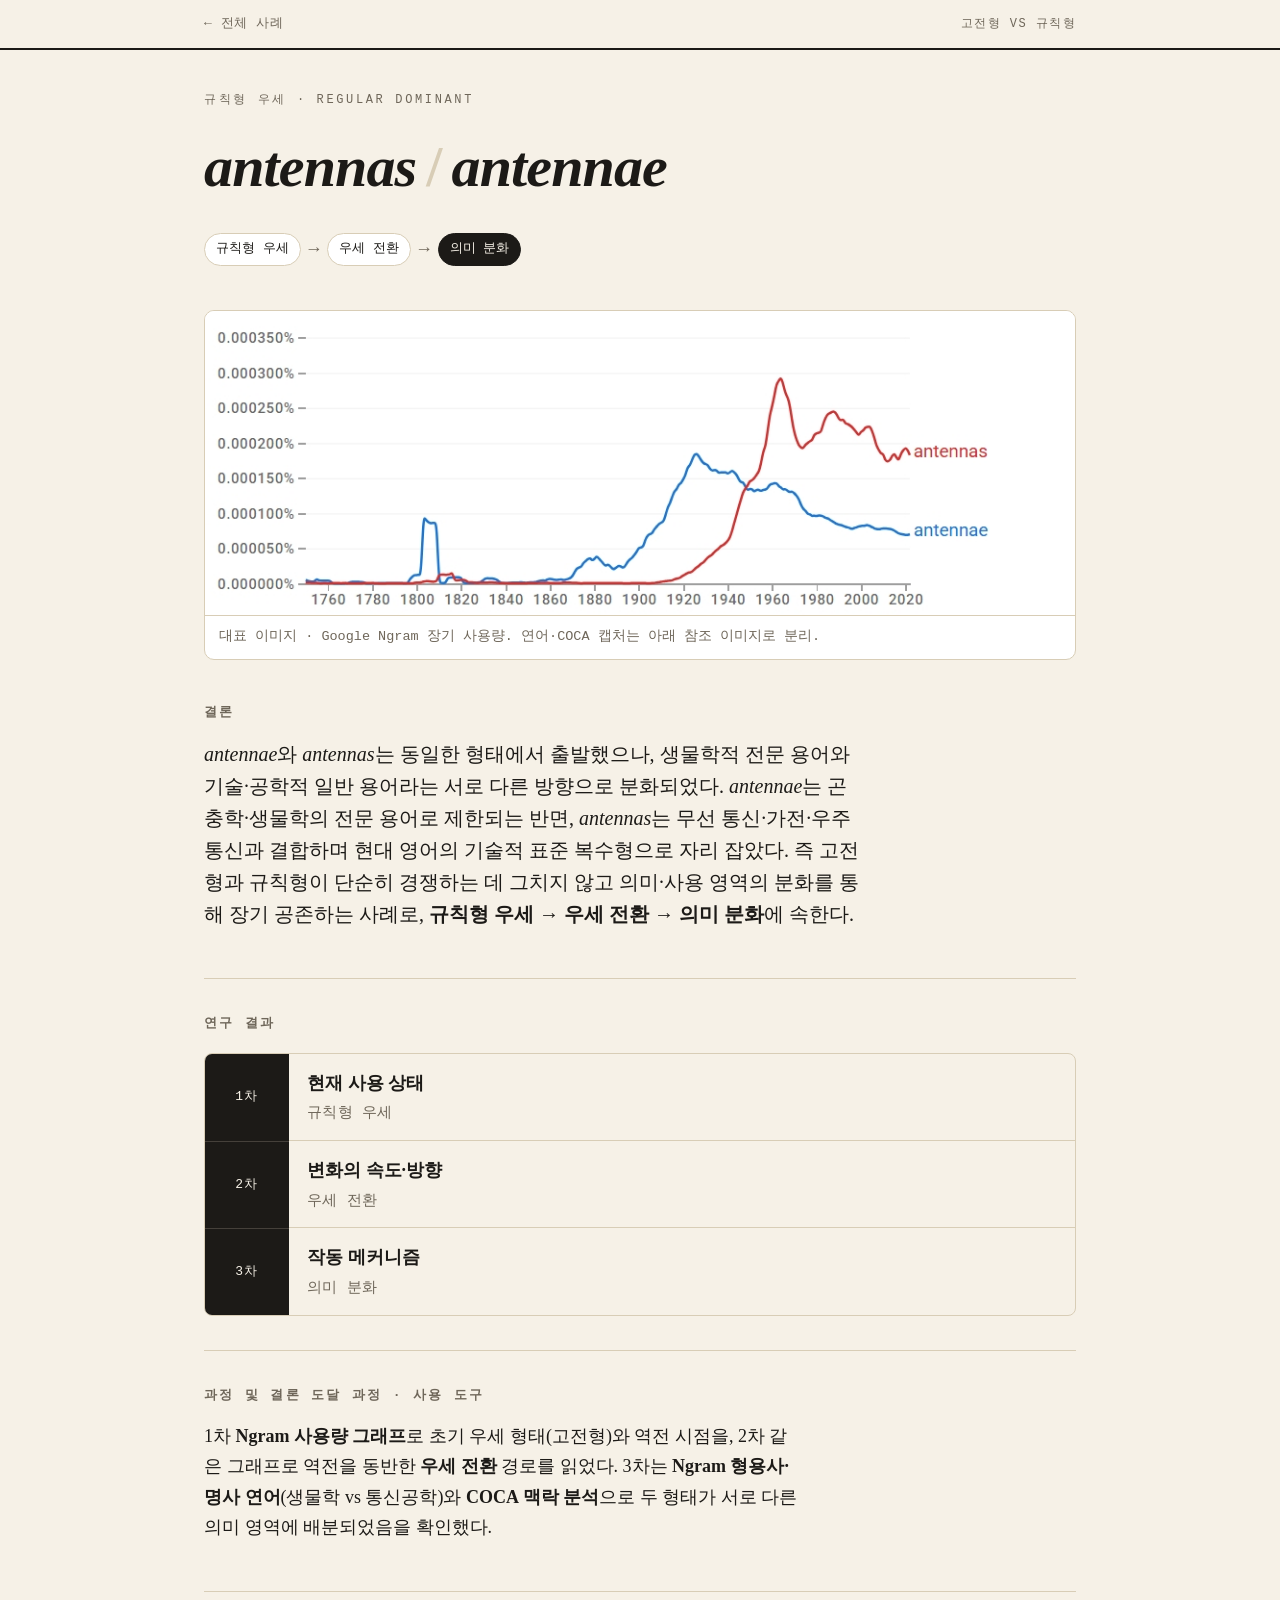
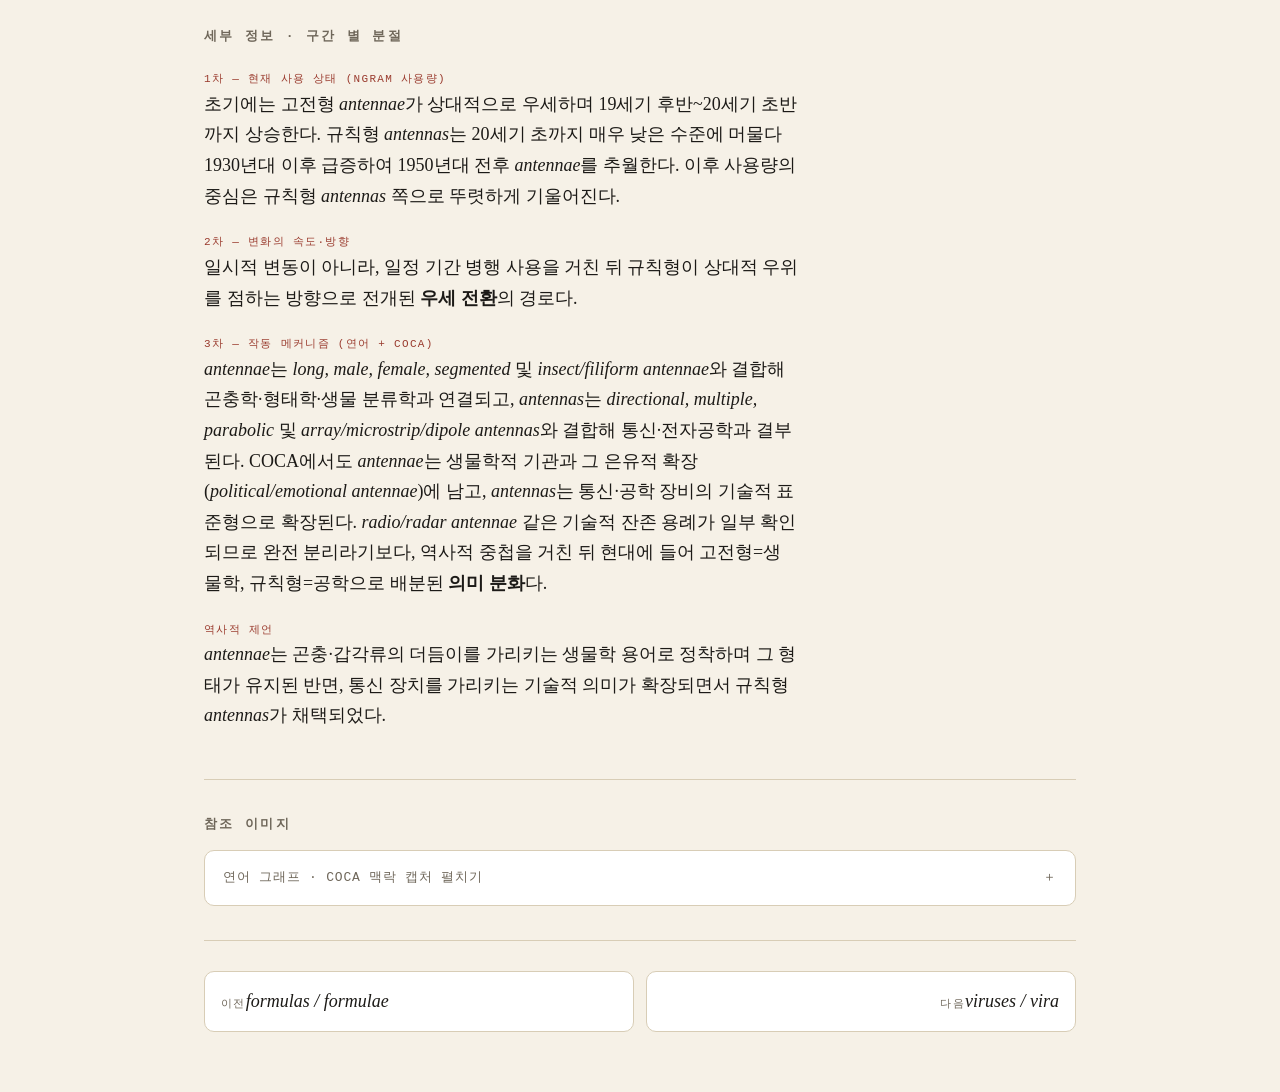
==== cases/antennas-antennae.html @ d2db898f "웹사이트 추가" ====
<!doctype html>
<html lang="ko">
<head>
<meta charset="utf-8">
<meta name="viewport" content="width=device-width,initial-scale=1">
<title>antennas / antennae — 경쟁 메커니즘</title>
<link rel="stylesheet" href="../style.css">
</head>
<body>
<div class="topbar">
  <div class="wrap">
    <a class="back" href="../index.html">← 전체 사례</a>
    <span class="site">고전형 vs 규칙형</span>
  </div>
</div>

<main class="wrap">
  <div class="casehero">
    <div class="eyebrow">규칙형 우세 · Regular dominant</div>
    <h1 class="pair"><em>antennas</em><span class="sl">/</span><em>antennae</em></h1>
    <div class="flowbig">
      <span class="step">규칙형 우세</span><span class="ar">→</span>
      <span class="step">우세 전환</span><span class="ar">→</span>
      <span class="step m">의미 분화</span>
    </div>
  </div>

  <figure class="rep">
    <img src="../assets/representative/antennas-antennae_ngram-usage.jpeg" alt="antennas / antennae Google Ngram 사용량">
    <figcaption>대표 이미지 · Google Ngram 장기 사용량. 연어·COCA 캡처는 아래 참조 이미지로 분리.</figcaption>
  </figure>

  <div class="block concl">
    <h3>결론</h3>
    <p><em>antennae</em>와 <em>antennas</em>는 동일한 형태에서 출발했으나, 생물학적 전문 용어와 기술·공학적 일반 용어라는 서로 다른 방향으로 분화되었다. <em>antennae</em>는 곤충학·생물학의 전문 용어로 제한되는 반면, <em>antennas</em>는 무선 통신·가전·우주 통신과 결합하며 현대 영어의 기술적 표준 복수형으로 자리 잡았다. 즉 고전형과 규칙형이 단순히 경쟁하는 데 그치지 않고 의미·사용 영역의 분화를 통해 장기 공존하는 사례로, <strong>규칙형 우세 → 우세 전환 → 의미 분화</strong>에 속한다.</p>
  </div>

  <div class="block">
    <h3>연구 결과</h3>
    <div class="tier">
      <div class="n">1차</div><div class="c"><span class="q">현재 사용 상태</span><span class="tool">규칙형 우세</span></div>
      <div class="n b2">2차</div><div class="c"><span class="q">변화의 속도·방향</span><span class="tool">우세 전환</span></div>
      <div class="n b3">3차</div><div class="c"><span class="q">작동 메커니즘</span><span class="tool">의미 분화</span></div>
    </div>
  </div>

  <div class="block">
    <h3>과정 및 결론 도달 과정 · 사용 도구</h3>
    <p>1차 <strong>Ngram 사용량 그래프</strong>로 초기 우세 형태(고전형)와 역전 시점을, 2차 같은 그래프로 역전을 동반한 <strong>우세 전환</strong> 경로를 읽었다. 3차는 <strong>Ngram 형용사·명사 연어</strong>(생물학 vs 통신공학)와 <strong>COCA 맥락 분석</strong>으로 두 형태가 서로 다른 의미 영역에 배분되었음을 확인했다.</p>
  </div>

  <div class="block">
    <h3>세부 정보 · 구간 별 분절</h3>
    <div class="subblock">
      <div class="seg">1차 — 현재 사용 상태 (Ngram 사용량)</div>
      <p>초기에는 고전형 <em>antennae</em>가 상대적으로 우세하며 19세기 후반~20세기 초반까지 상승한다. 규칙형 <em>antennas</em>는 20세기 초까지 매우 낮은 수준에 머물다 1930년대 이후 급증하여 1950년대 전후 <em>antennae</em>를 추월한다. 이후 사용량의 중심은 규칙형 <em>antennas</em> 쪽으로 뚜렷하게 기울어진다.</p>
    </div>
    <div class="subblock">
      <div class="seg">2차 — 변화의 속도·방향</div>
      <p>일시적 변동이 아니라, 일정 기간 병행 사용을 거친 뒤 규칙형이 상대적 우위를 점하는 방향으로 전개된 <strong>우세 전환</strong>의 경로다.</p>
    </div>
    <div class="subblock">
      <div class="seg">3차 — 작동 메커니즘 (연어 + COCA)</div>
      <p><em>antennae</em>는 <em>long, male, female, segmented</em> 및 <em>insect/filiform antennae</em>와 결합해 곤충학·형태학·생물 분류학과 연결되고, <em>antennas</em>는 <em>directional, multiple, parabolic</em> 및 <em>array/microstrip/dipole antennas</em>와 결합해 통신·전자공학과 결부된다. COCA에서도 <em>antennae</em>는 생물학적 기관과 그 은유적 확장(<em>political/emotional antennae</em>)에 남고, <em>antennas</em>는 통신·공학 장비의 기술적 표준형으로 확장된다. <em>radio/radar antennae</em> 같은 기술적 잔존 용례가 일부 확인되므로 완전 분리라기보다, 역사적 중첩을 거친 뒤 현대에 들어 고전형=생물학, 규칙형=공학으로 배분된 <strong>의미 분화</strong>다.</p>
    </div>
    <div class="subblock">
      <div class="seg">역사적 제언</div>
      <p><em>antennae</em>는 곤충·갑각류의 더듬이를 가리키는 생물학 용어로 정착하며 그 형태가 유지된 반면, 통신 장치를 가리키는 기술적 의미가 확장되면서 규칙형 <em>antennas</em>가 채택되었다.</p>
    </div>
  </div>

  <div class="block">
    <h3>참조 이미지</h3>
    <details class="refs">
      <summary>연어 그래프 · COCA 맥락 캡처 펼치기</summary>
      <div class="body">
        <div class="refsub">Google Ngram — 연어</div>
<div class="refgrid">
<figure><img loading="lazy" src="../assets/figures/antennas-antennae_ngram-adj-regular.jpeg" alt="형용사 · 규칙형"><figcaption>형용사 · 규칙형</figcaption></figure>
<figure><img loading="lazy" src="../assets/figures/antennas-antennae_ngram-adj-classical.jpeg" alt="형용사 · 고전형"><figcaption>형용사 · 고전형</figcaption></figure>
<figure><img loading="lazy" src="../assets/figures/antennas-antennae_ngram-noun-regular.jpeg" alt="명사 · 규칙형"><figcaption>명사 · 규칙형</figcaption></figure>
<figure><img loading="lazy" src="../assets/figures/antennas-antennae_ngram-noun-classical.jpeg" alt="명사 · 고전형"><figcaption>명사 · 고전형</figcaption></figure>
</div>
<div class="refsub">COCA — 규칙형 맥락</div>
<div class="refgrid">
<figure><img loading="lazy" src="../assets/figures/antennas-antennae_coca-regular-01.jpeg" alt="COCA 규칙형"></figure>
<figure><img loading="lazy" src="../assets/figures/antennas-antennae_coca-regular-02.jpeg" alt="COCA 규칙형"></figure>
<figure><img loading="lazy" src="../assets/figures/antennas-antennae_coca-regular-03.jpeg" alt="COCA 규칙형"></figure>
<figure><img loading="lazy" src="../assets/figures/antennas-antennae_coca-regular-04.jpeg" alt="COCA 규칙형"></figure>
</div>
<div class="refsub">COCA — 고전형 맥락</div>
<div class="refgrid">
<figure><img loading="lazy" src="../assets/figures/antennas-antennae_coca-classical-01.jpeg" alt="COCA 고전형"></figure>
<figure><img loading="lazy" src="../assets/figures/antennas-antennae_coca-classical-02.jpeg" alt="COCA 고전형"></figure>
<figure><img loading="lazy" src="../assets/figures/antennas-antennae_coca-classical-03.jpeg" alt="COCA 고전형"></figure>
<figure><img loading="lazy" src="../assets/figures/antennas-antennae_coca-classical-04.jpeg" alt="COCA 고전형"></figure>
</div>
      </div>
    </details>
  </div>

  <nav class="casenav">
    <a class="prev" href="formulas-formulae.html"><span class="dir">이전</span><span class="nm">formulas / formulae</span></a>
    <a class="next" href="viruses-vira.html"><span class="dir">다음</span><span class="nm">viruses / vira</span></a>
  </nav>
</main>
</body>
</html>
---- style.css ----
:root{
  --ink:#1c1a17; --paper:#f6f1e7; --paper2:#efe8d9;
  --rule:#d8cdb6; --muted:#6f675a;
  --classical:#9a3b2e;      /* aged red — old form */
  --classical-bg:#f0e2dd;
  --regular:#2f5d62;        /* teal — new form */
  --regular-bg:#dde9e8;
  --coexist:#7a6320;
  --accent:#9a3b2e;
}
*{box-sizing:border-box}
html{scroll-behavior:smooth}
body{
  margin:0;background:var(--paper);color:var(--ink);
  font-family:"Iowan Old Style","Palatino Linotype",Palatino,Georgia,"Noto Serif KR",serif;
  font-size:18px;line-height:1.7;-webkit-font-smoothing:antialiased;
}
a{color:inherit}
.wrap{max-width:920px;margin:0 auto;padding:0 24px}
.eyebrow{font-family:ui-monospace,"SF Mono",Menlo,monospace;font-size:12px;letter-spacing:.22em;
  text-transform:uppercase;color:var(--muted)}

/* header */
.masthead{border-bottom:2px solid var(--ink);background:var(--paper)}
.masthead .wrap{padding-top:30px;padding-bottom:26px}
.masthead h1{font-size:clamp(30px,5vw,52px);line-height:1.08;margin:.25em 0 .35em;font-weight:700;letter-spacing:-.01em}
.masthead p.sub{margin:0;color:var(--muted);font-size:17px;max-width:62ch}
.byline{margin-top:14px;font-family:ui-monospace,monospace;font-size:12.5px;color:var(--muted);letter-spacing:.04em}

/* hero competition strip */
.versus{display:flex;align-items:stretch;border:1px solid var(--rule);border-radius:10px;overflow:hidden;margin:30px 0 8px;background:#fff}
.versus .side{flex:1;padding:18px 20px}
.versus .side.cl{background:var(--classical-bg)}
.versus .side.rg{background:var(--regular-bg)}
.versus .side .lab{font-family:ui-monospace,monospace;font-size:11px;letter-spacing:.18em;text-transform:uppercase}
.versus .side.cl .lab{color:var(--classical)}
.versus .side.rg .lab{color:var(--regular)}
.versus .side .frm{font-size:22px;font-style:italic;margin-top:4px}
.versus .mid{display:flex;align-items:center;justify-content:center;padding:0 6px;font-family:ui-monospace,monospace;color:var(--muted);font-size:13px;background:#fff}

/* section */
section{padding:46px 0;border-bottom:1px solid var(--rule)}
section h2{font-size:13px;font-family:ui-monospace,monospace;letter-spacing:.2em;text-transform:uppercase;
  color:var(--muted);margin:0 0 22px;font-weight:600}
.lead{font-size:20px;line-height:1.65;max-width:64ch}
.lead em{font-style:italic}

/* framework table */
.tier{display:grid;grid-template-columns:84px 1fr;gap:0;border:1px solid var(--rule);border-radius:8px;overflow:hidden;margin-top:18px}
.tier .n{background:var(--ink);color:var(--paper);display:flex;align-items:center;justify-content:center;
  font-family:ui-monospace,monospace;font-size:13px;letter-spacing:.1em;padding:16px 0}
.tier .c{padding:14px 18px;border-bottom:1px solid var(--rule)}
.tier .c:last-child{border-bottom:none}
.tier .c .q{font-weight:600}
.tier .c .tool{display:block;margin-top:3px;color:var(--muted);font-size:14.5px;font-family:ui-monospace,monospace;letter-spacing:.02em}
.tier .n.b2{border-top:1px solid #45403a}
.tier .n.b3{border-top:1px solid #45403a}

/* case cards grid */
.grouphead{display:flex;align-items:baseline;gap:14px;margin:34px 0 14px}
.grouphead .gk{font-size:22px;font-weight:700}
.grouphead .ge{font-family:ui-monospace,monospace;font-size:12px;letter-spacing:.16em;text-transform:uppercase;color:var(--muted)}
.grid{display:grid;grid-template-columns:repeat(auto-fill,minmax(250px,1fr));gap:14px}
.card{display:block;text-decoration:none;border:1px solid var(--rule);border-radius:10px;background:#fff;
  padding:16px 16px 14px;transition:transform .14s ease,box-shadow .14s ease,border-color .14s}
.card:hover{transform:translateY(-3px);box-shadow:0 10px 24px rgba(40,30,20,.10);border-color:var(--ink)}
.card .pair{font-size:21px;margin:0 0 10px;letter-spacing:-.01em}
.card .pair .a{font-style:italic}
.card .pair .s{color:var(--muted);font-style:normal;margin:0 5px}
.card .flow{display:flex;flex-wrap:wrap;gap:6px}
.chip{font-family:ui-monospace,monospace;font-size:11px;letter-spacing:.02em;padding:3px 8px;border-radius:999px;
  background:var(--paper2);color:var(--muted);white-space:nowrap}
.chip.m{background:var(--ink);color:var(--paper)}

/* footer */
footer{padding:40px 0 60px;color:var(--muted);font-size:14px;font-family:ui-monospace,monospace}
footer a{border-bottom:1px solid var(--rule)}

/* ===== case page ===== */
.topbar{border-bottom:2px solid var(--ink);background:var(--paper);position:sticky;top:0;z-index:5}
.topbar .wrap{display:flex;align-items:center;justify-content:space-between;padding:13px 24px}
.topbar a.back{font-family:ui-monospace,monospace;font-size:13px;letter-spacing:.04em;text-decoration:none;color:var(--muted)}
.topbar a.back:hover{color:var(--ink)}
.topbar .site{font-family:ui-monospace,monospace;font-size:12px;letter-spacing:.12em;text-transform:uppercase;color:var(--muted)}
.casehero{padding:40px 0 10px}
.casehero .pair{font-size:clamp(34px,6vw,58px);margin:8px 0 16px;letter-spacing:-.015em}
.casehero .pair em{font-style:italic}
.casehero .pair .sl{color:var(--rule);font-style:normal;margin:0 10px}
.flowbig{display:flex;flex-wrap:wrap;gap:8px;align-items:center;margin-bottom:8px}
.flowbig .step{font-family:ui-monospace,monospace;font-size:12.5px;padding:5px 11px;border:1px solid var(--rule);border-radius:999px;background:#fff}
.flowbig .step.m{background:var(--ink);color:var(--paper);border-color:var(--ink)}
.flowbig .ar{color:var(--muted);font-family:ui-monospace,monospace}

figure.rep{margin:26px 0 8px;border:1px solid var(--rule);border-radius:10px;overflow:hidden;background:#fff}
figure.rep img{display:block;width:100%;height:auto}
figure.rep figcaption{padding:10px 14px;font-size:13.5px;color:var(--muted);border-top:1px solid var(--rule);font-family:ui-monospace,monospace}

.block{padding:34px 0;border-bottom:1px solid var(--rule)}
.block h3{font-size:13px;font-family:ui-monospace,monospace;letter-spacing:.18em;text-transform:uppercase;color:var(--muted);margin:0 0 14px}
.block p{margin:0 0 14px;max-width:66ch}
.block.concl p{font-size:20px;line-height:1.6}
.subblock{margin-top:22px}
.subblock h4{font-size:16px;margin:0 0 8px}
.subblock .seg{font-family:ui-monospace,monospace;font-size:11px;letter-spacing:.12em;color:var(--accent);text-transform:uppercase}

details.refs{border:1px solid var(--rule);border-radius:10px;background:#fff;margin-top:8px}
details.refs summary{cursor:pointer;padding:16px 18px;font-family:ui-monospace,monospace;font-size:13px;letter-spacing:.06em;
  text-transform:uppercase;color:var(--muted);list-style:none}
details.refs summary::-webkit-details-marker{display:none}
details.refs summary::after{content:"＋";float:right}
details.refs[open] summary::after{content:"−"}
details.refs .body{padding:4px 18px 18px}
.refgrid{display:grid;grid-template-columns:repeat(auto-fill,minmax(220px,1fr));gap:12px;margin:8px 0 4px}
.refgrid figure{margin:0;border:1px solid var(--rule);border-radius:8px;overflow:hidden;background:var(--paper)}
.refgrid figure img{display:block;width:100%;height:auto}
.refgrid figure figcaption{font-size:11.5px;color:var(--muted);padding:6px 8px;font-family:ui-monospace,monospace}
.refsub{font-size:12px;font-family:ui-monospace,monospace;letter-spacing:.1em;text-transform:uppercase;color:var(--accent);margin:16px 0 6px}

.casenav{display:flex;justify-content:space-between;gap:12px;padding:30px 0 60px}
.casenav a{flex:1;text-decoration:none;border:1px solid var(--rule);border-radius:10px;padding:14px 16px;background:#fff;transition:border-color .14s}
.casenav a:hover{border-color:var(--ink)}
.casenav a.next{text-align:right}
.casenav .dir{font-family:ui-monospace,monospace;font-size:11px;letter-spacing:.12em;text-transform:uppercase;color:var(--muted)}
.casenav .nm{font-style:italic;font-size:18px;margin-top:3px}
.casenav a.disabled{opacity:.35;pointer-events:none}

@media (max-width:560px){
  body{font-size:17px}
  .versus{flex-direction:column}
  .tier{grid-template-columns:64px 1fr}
}
@media (prefers-reduced-motion:reduce){*{transition:none!important}}
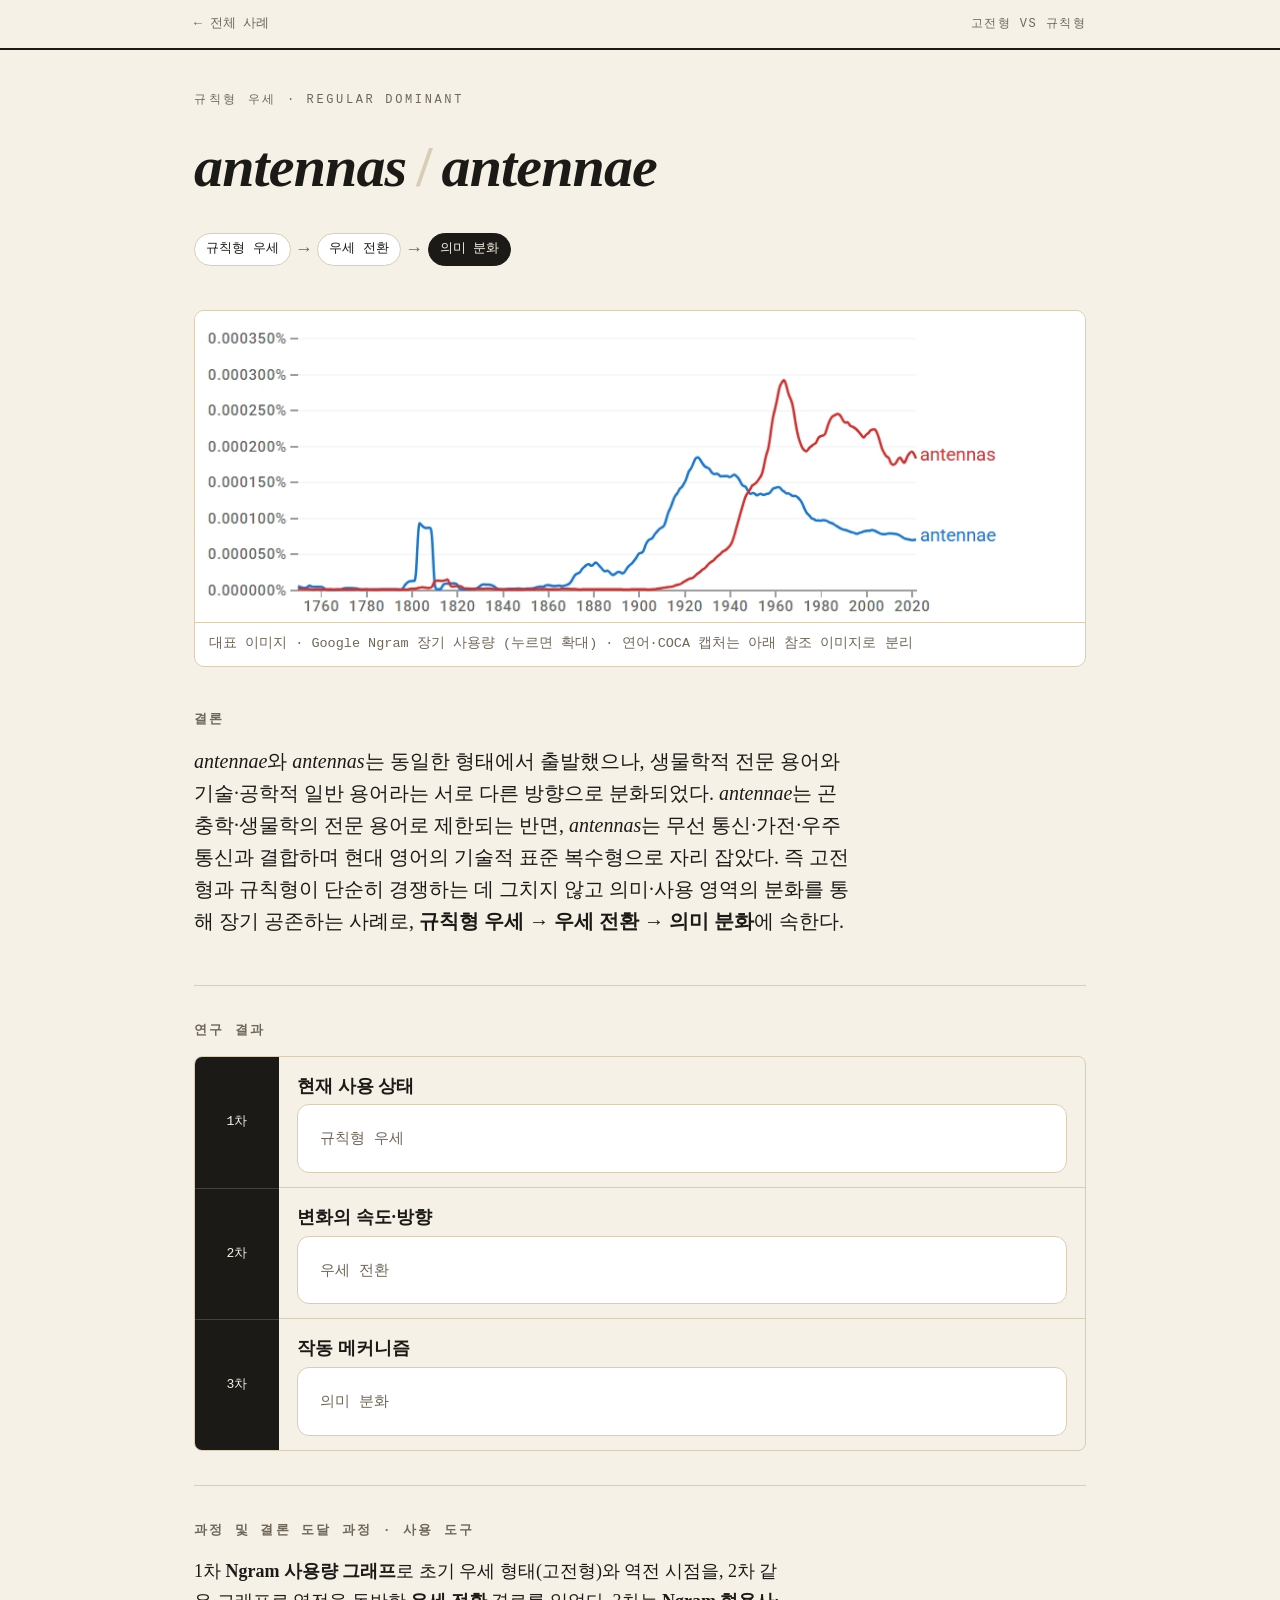
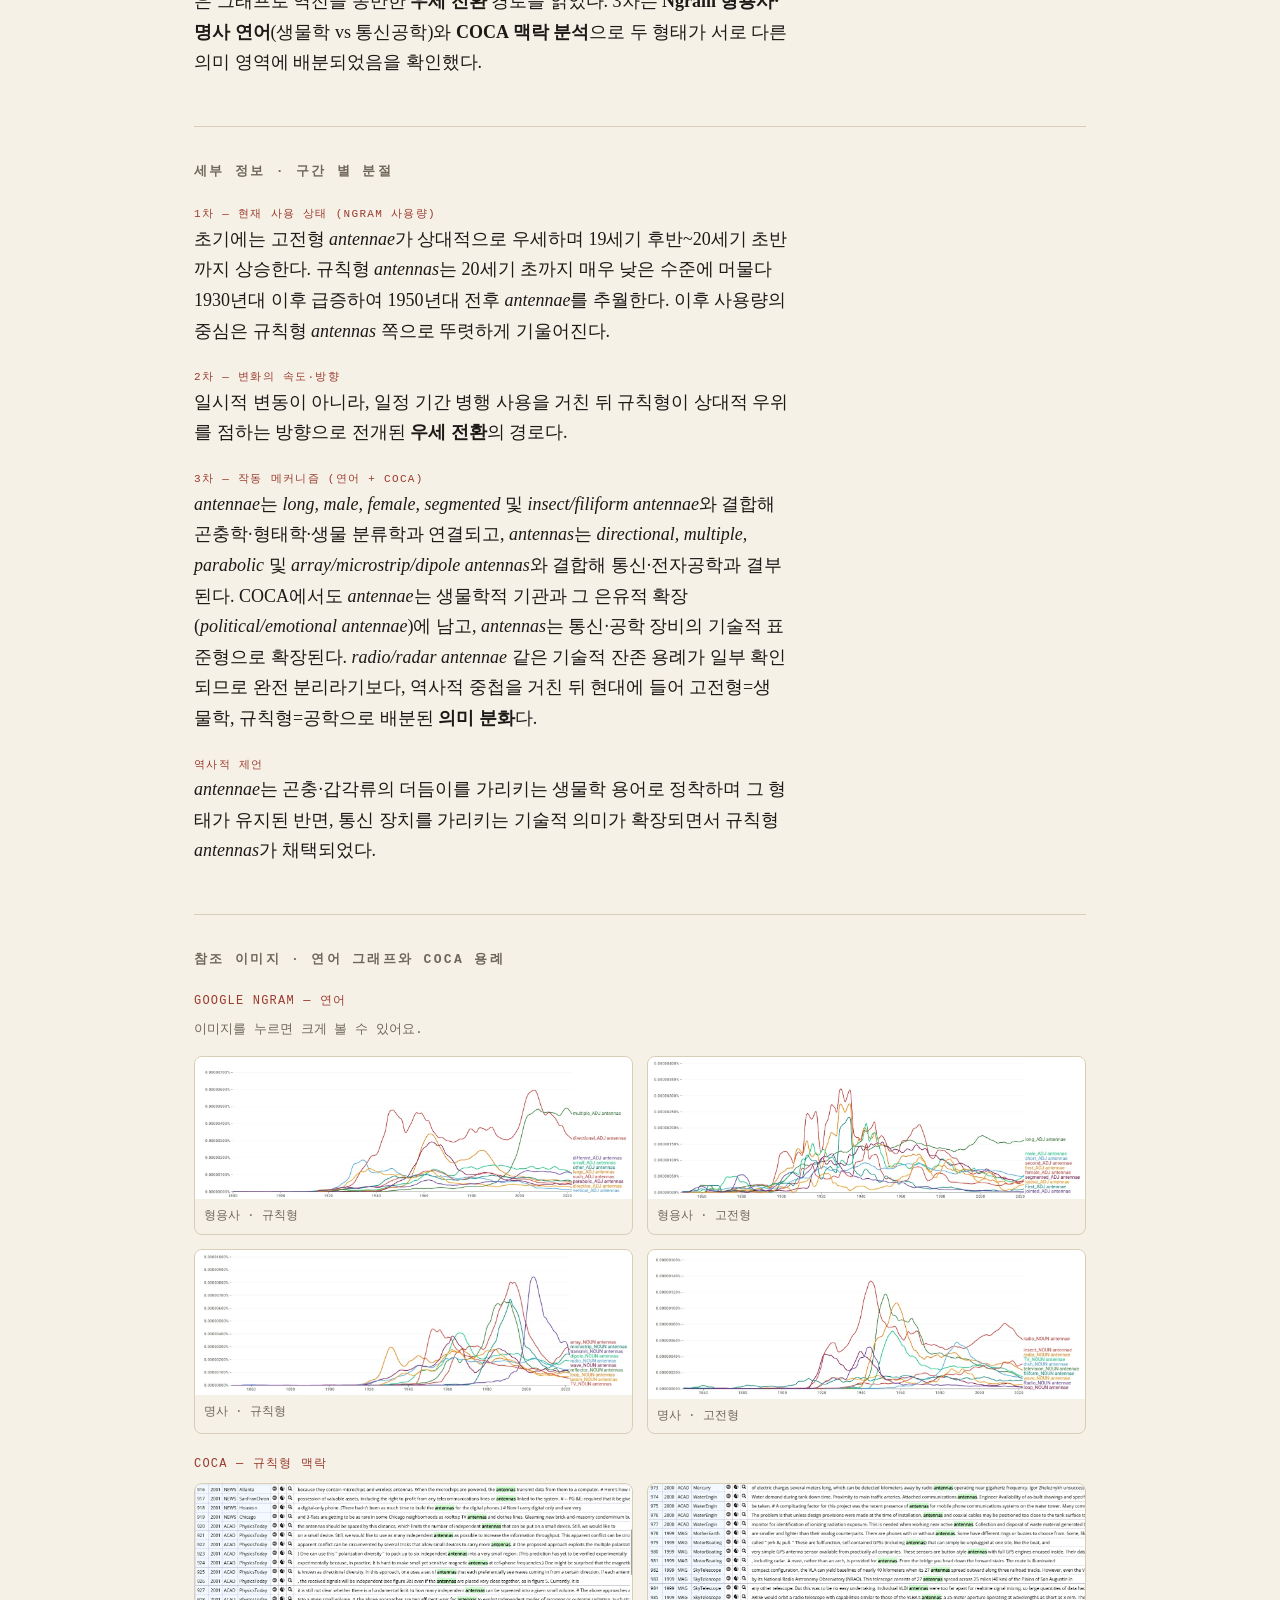
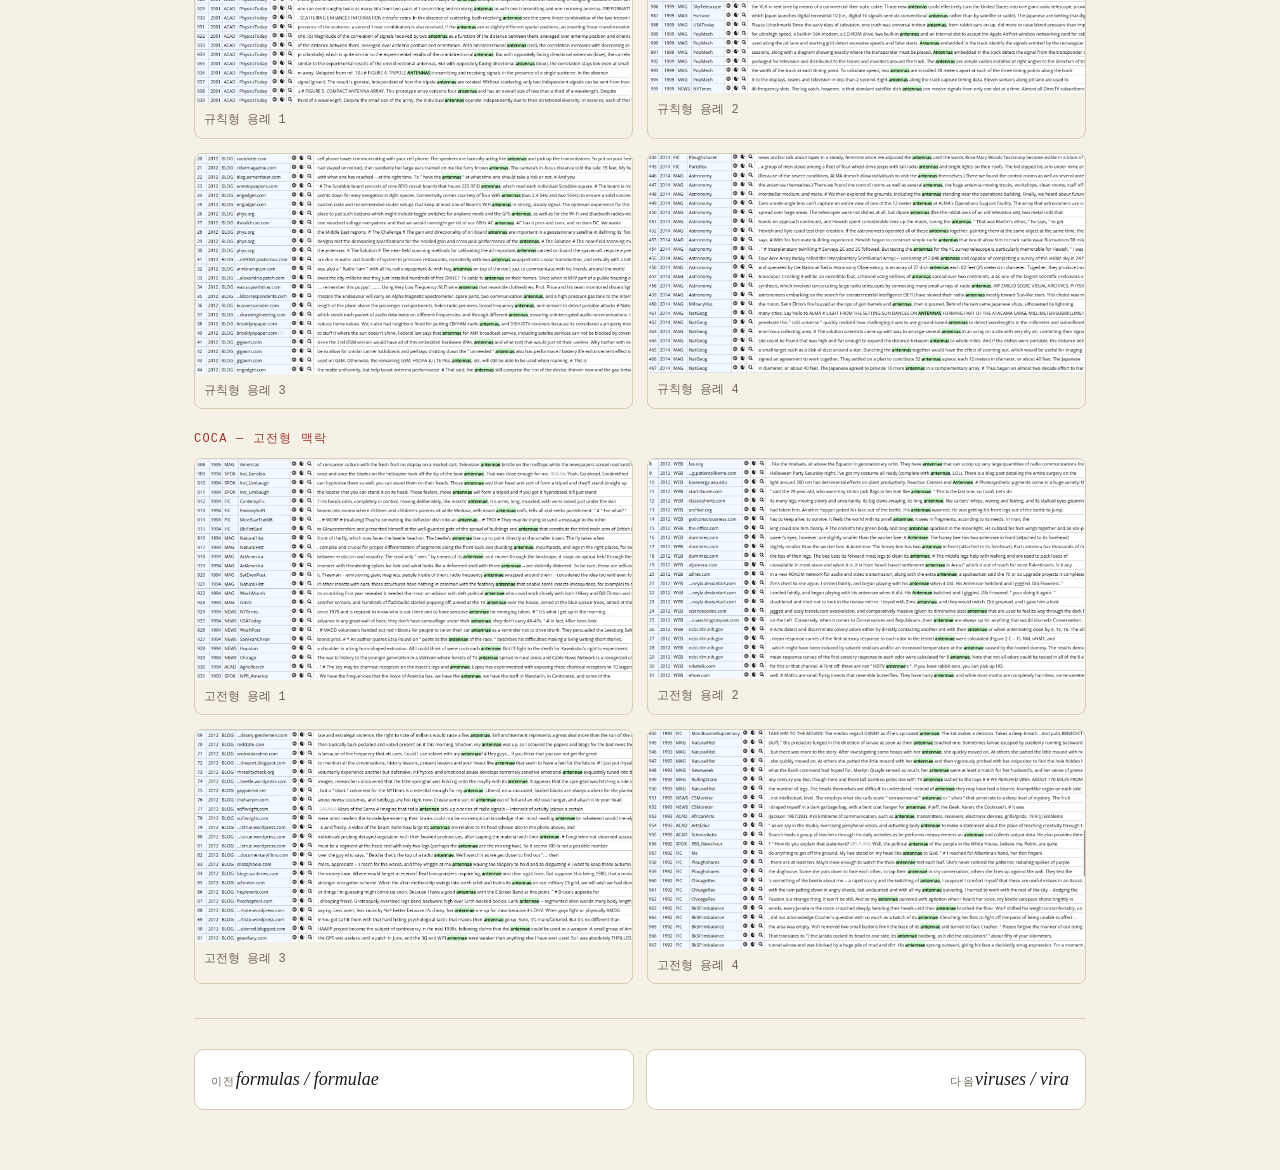
==== commit 6dbf4e01: "웹사이트 개선: 서론·방법 보강, 이미지 확대, 스크롤형 구조" ====
--- a/cases/antennas-antennae.html
+++ b/cases/antennas-antennae.html
@@ -7,102 +7,70 @@
 <link rel="stylesheet" href="../style.css">
 </head>
 <body>
-<div class="topbar">
-  <div class="wrap">
-    <a class="back" href="../index.html">← 전체 사례</a>
-    <span class="site">고전형 vs 규칙형</span>
-  </div>
-</div>
-
+<div class="topbar"><div class="wrap"><a class="back" href="../index.html#cases">← 전체 사례</a><span class="site">고전형 vs 규칙형</span></div></div>
 <main class="wrap">
   <div class="casehero">
     <div class="eyebrow">규칙형 우세 · Regular dominant</div>
     <h1 class="pair"><em>antennas</em><span class="sl">/</span><em>antennae</em></h1>
-    <div class="flowbig">
-      <span class="step">규칙형 우세</span><span class="ar">→</span>
-      <span class="step">우세 전환</span><span class="ar">→</span>
-      <span class="step m">의미 분화</span>
-    </div>
+    <div class="flowbig"><span class="step">규칙형 우세</span><span class="ar">→</span><span class="step">우세 전환</span><span class="ar">→</span><span class="step m">의미 분화</span></div>
   </div>
-
-  <figure class="rep">
-    <img src="../assets/representative/antennas-antennae_ngram-usage.jpeg" alt="antennas / antennae Google Ngram 사용량">
-    <figcaption>대표 이미지 · Google Ngram 장기 사용량. 연어·COCA 캡처는 아래 참조 이미지로 분리.</figcaption>
-  </figure>
-
-  <div class="block concl">
-    <h3>결론</h3>
-    <p><em>antennae</em>와 <em>antennas</em>는 동일한 형태에서 출발했으나, 생물학적 전문 용어와 기술·공학적 일반 용어라는 서로 다른 방향으로 분화되었다. <em>antennae</em>는 곤충학·생물학의 전문 용어로 제한되는 반면, <em>antennas</em>는 무선 통신·가전·우주 통신과 결합하며 현대 영어의 기술적 표준 복수형으로 자리 잡았다. 즉 고전형과 규칙형이 단순히 경쟁하는 데 그치지 않고 의미·사용 영역의 분화를 통해 장기 공존하는 사례로, <strong>규칙형 우세 → 우세 전환 → 의미 분화</strong>에 속한다.</p>
-  </div>
-
-  <div class="block">
-    <h3>연구 결과</h3>
+  <figure class="rep"><img src="../assets/representative/antennas-antennae_ngram-usage.jpeg" alt="antennas / antennae Google Ngram 사용량"><figcaption>대표 이미지 · Google Ngram 장기 사용량 (누르면 확대) · 연어·COCA 캡처는 아래 참조 이미지로 분리</figcaption></figure>
+  <div class="block concl"><h3>결론</h3><p><em>antennae</em>와 <em>antennas</em>는 동일한 형태에서 출발했으나, 생물학적 전문 용어와 기술·공학적 일반 용어라는 서로 다른 방향으로 분화되었다. <em>antennae</em>는 곤충학·생물학의 전문 용어로 제한되는 반면, <em>antennas</em>는 무선 통신·가전·우주 통신과 결합하며 현대 영어의 기술적 표준 복수형으로 자리 잡았다. 즉 고전형과 규칙형이 단순히 경쟁하는 데 그치지 않고 의미·사용 영역의 분화를 통해 장기 공존하는 사례로, <strong>규칙형 우세 → 우세 전환 → 의미 분화</strong>에 속한다.</p></div>
+  <div class="block"><h3>연구 결과</h3>
     <div class="tier">
       <div class="n">1차</div><div class="c"><span class="q">현재 사용 상태</span><span class="tool">규칙형 우세</span></div>
       <div class="n b2">2차</div><div class="c"><span class="q">변화의 속도·방향</span><span class="tool">우세 전환</span></div>
       <div class="n b3">3차</div><div class="c"><span class="q">작동 메커니즘</span><span class="tool">의미 분화</span></div>
     </div>
   </div>
-
-  <div class="block">
-    <h3>과정 및 결론 도달 과정 · 사용 도구</h3>
-    <p>1차 <strong>Ngram 사용량 그래프</strong>로 초기 우세 형태(고전형)와 역전 시점을, 2차 같은 그래프로 역전을 동반한 <strong>우세 전환</strong> 경로를 읽었다. 3차는 <strong>Ngram 형용사·명사 연어</strong>(생물학 vs 통신공학)와 <strong>COCA 맥락 분석</strong>으로 두 형태가 서로 다른 의미 영역에 배분되었음을 확인했다.</p>
+  <div class="block"><h3>과정 및 결론 도달 과정 · 사용 도구</h3><p>1차 <strong>Ngram 사용량 그래프</strong>로 초기 우세 형태(고전형)와 역전 시점을, 2차 같은 그래프로 역전을 동반한 <strong>우세 전환</strong> 경로를 읽었다. 3차는 <strong>Ngram 형용사·명사 연어</strong>(생물학 vs 통신공학)와 <strong>COCA 맥락 분석</strong>으로 두 형태가 서로 다른 의미 영역에 배분되었음을 확인했다.</p></div>
+  <div class="block"><h3>세부 정보 · 구간 별 분절</h3>
+    <div class="subblock"><div class="seg">1차 — 현재 사용 상태 (Ngram 사용량)</div><p>초기에는 고전형 <em>antennae</em>가 상대적으로 우세하며 19세기 후반~20세기 초반까지 상승한다. 규칙형 <em>antennas</em>는 20세기 초까지 매우 낮은 수준에 머물다 1930년대 이후 급증하여 1950년대 전후 <em>antennae</em>를 추월한다. 이후 사용량의 중심은 규칙형 <em>antennas</em> 쪽으로 뚜렷하게 기울어진다.</p></div>
+    <div class="subblock"><div class="seg">2차 — 변화의 속도·방향</div><p>일시적 변동이 아니라, 일정 기간 병행 사용을 거친 뒤 규칙형이 상대적 우위를 점하는 방향으로 전개된 <strong>우세 전환</strong>의 경로다.</p></div>
+    <div class="subblock"><div class="seg">3차 — 작동 메커니즘 (연어 + COCA)</div><p><em>antennae</em>는 <em>long, male, female, segmented</em> 및 <em>insect/filiform antennae</em>와 결합해 곤충학·형태학·생물 분류학과 연결되고, <em>antennas</em>는 <em>directional, multiple, parabolic</em> 및 <em>array/microstrip/dipole antennas</em>와 결합해 통신·전자공학과 결부된다. COCA에서도 <em>antennae</em>는 생물학적 기관과 그 은유적 확장(<em>political/emotional antennae</em>)에 남고, <em>antennas</em>는 통신·공학 장비의 기술적 표준형으로 확장된다. <em>radio/radar antennae</em> 같은 기술적 잔존 용례가 일부 확인되므로 완전 분리라기보다, 역사적 중첩을 거친 뒤 현대에 들어 고전형=생물학, 규칙형=공학으로 배분된 <strong>의미 분화</strong>다.</p></div>
+    <div class="subblock"><div class="seg">역사적 제언</div><p><em>antennae</em>는 곤충·갑각류의 더듬이를 가리키는 생물학 용어로 정착하며 그 형태가 유지된 반면, 통신 장치를 가리키는 기술적 의미가 확장되면서 규칙형 <em>antennas</em>가 채택되었다.</p></div>
   </div>
-
-  <div class="block">
-    <h3>세부 정보 · 구간 별 분절</h3>
-    <div class="subblock">
-      <div class="seg">1차 — 현재 사용 상태 (Ngram 사용량)</div>
-      <p>초기에는 고전형 <em>antennae</em>가 상대적으로 우세하며 19세기 후반~20세기 초반까지 상승한다. 규칙형 <em>antennas</em>는 20세기 초까지 매우 낮은 수준에 머물다 1930년대 이후 급증하여 1950년대 전후 <em>antennae</em>를 추월한다. 이후 사용량의 중심은 규칙형 <em>antennas</em> 쪽으로 뚜렷하게 기울어진다.</p>
-    </div>
-    <div class="subblock">
-      <div class="seg">2차 — 변화의 속도·방향</div>
-      <p>일시적 변동이 아니라, 일정 기간 병행 사용을 거친 뒤 규칙형이 상대적 우위를 점하는 방향으로 전개된 <strong>우세 전환</strong>의 경로다.</p>
-    </div>
-    <div class="subblock">
-      <div class="seg">3차 — 작동 메커니즘 (연어 + COCA)</div>
-      <p><em>antennae</em>는 <em>long, male, female, segmented</em> 및 <em>insect/filiform antennae</em>와 결합해 곤충학·형태학·생물 분류학과 연결되고, <em>antennas</em>는 <em>directional, multiple, parabolic</em> 및 <em>array/microstrip/dipole antennas</em>와 결합해 통신·전자공학과 결부된다. COCA에서도 <em>antennae</em>는 생물학적 기관과 그 은유적 확장(<em>political/emotional antennae</em>)에 남고, <em>antennas</em>는 통신·공학 장비의 기술적 표준형으로 확장된다. <em>radio/radar antennae</em> 같은 기술적 잔존 용례가 일부 확인되므로 완전 분리라기보다, 역사적 중첩을 거친 뒤 현대에 들어 고전형=생물학, 규칙형=공학으로 배분된 <strong>의미 분화</strong>다.</p>
-    </div>
-    <div class="subblock">
-      <div class="seg">역사적 제언</div>
-      <p><em>antennae</em>는 곤충·갑각류의 더듬이를 가리키는 생물학 용어로 정착하며 그 형태가 유지된 반면, 통신 장치를 가리키는 기술적 의미가 확장되면서 규칙형 <em>antennas</em>가 채택되었다.</p>
-    </div>
-  </div>
-
-  <div class="block">
-    <h3>참조 이미지</h3>
-    <details class="refs">
-      <summary>연어 그래프 · COCA 맥락 캡처 펼치기</summary>
-      <div class="body">
-        <div class="refsub">Google Ngram — 연어</div>
+  <div class="block"><h3>참조 이미지 · 연어 그래프와 COCA 용례</h3>
+<div class="refsub">Google Ngram — 연어</div>
+<p class="refhint">이미지를 누르면 크게 볼 수 있어요.</p>
 <div class="refgrid">
-<figure><img loading="lazy" src="../assets/figures/antennas-antennae_ngram-adj-regular.jpeg" alt="형용사 · 규칙형"><figcaption>형용사 · 규칙형</figcaption></figure>
-<figure><img loading="lazy" src="../assets/figures/antennas-antennae_ngram-adj-classical.jpeg" alt="형용사 · 고전형"><figcaption>형용사 · 고전형</figcaption></figure>
-<figure><img loading="lazy" src="../assets/figures/antennas-antennae_ngram-noun-regular.jpeg" alt="명사 · 규칙형"><figcaption>명사 · 규칙형</figcaption></figure>
-<figure><img loading="lazy" src="../assets/figures/antennas-antennae_ngram-noun-classical.jpeg" alt="명사 · 고전형"><figcaption>명사 · 고전형</figcaption></figure>
+<figure class="zoom"><img loading="lazy" src="../assets/figures/antennas-antennae_ngram-adj-regular.jpeg" alt="형용사 · 규칙형"><figcaption>형용사 · 규칙형</figcaption></figure>
+<figure class="zoom"><img loading="lazy" src="../assets/figures/antennas-antennae_ngram-adj-classical.jpeg" alt="형용사 · 고전형"><figcaption>형용사 · 고전형</figcaption></figure>
+<figure class="zoom"><img loading="lazy" src="../assets/figures/antennas-antennae_ngram-noun-regular.jpeg" alt="명사 · 규칙형"><figcaption>명사 · 규칙형</figcaption></figure>
+<figure class="zoom"><img loading="lazy" src="../assets/figures/antennas-antennae_ngram-noun-classical.jpeg" alt="명사 · 고전형"><figcaption>명사 · 고전형</figcaption></figure>
 </div>
 <div class="refsub">COCA — 규칙형 맥락</div>
 <div class="refgrid">
-<figure><img loading="lazy" src="../assets/figures/antennas-antennae_coca-regular-01.jpeg" alt="COCA 규칙형"></figure>
-<figure><img loading="lazy" src="../assets/figures/antennas-antennae_coca-regular-02.jpeg" alt="COCA 규칙형"></figure>
-<figure><img loading="lazy" src="../assets/figures/antennas-antennae_coca-regular-03.jpeg" alt="COCA 규칙형"></figure>
-<figure><img loading="lazy" src="../assets/figures/antennas-antennae_coca-regular-04.jpeg" alt="COCA 규칙형"></figure>
+<figure class="zoom"><img loading="lazy" src="../assets/figures/antennas-antennae_coca-regular-01.jpeg" alt="COCA 규칙형 1"><figcaption>규칙형 용례 1</figcaption></figure>
+<figure class="zoom"><img loading="lazy" src="../assets/figures/antennas-antennae_coca-regular-02.jpeg" alt="COCA 규칙형 2"><figcaption>규칙형 용례 2</figcaption></figure>
+<figure class="zoom"><img loading="lazy" src="../assets/figures/antennas-antennae_coca-regular-03.jpeg" alt="COCA 규칙형 3"><figcaption>규칙형 용례 3</figcaption></figure>
+<figure class="zoom"><img loading="lazy" src="../assets/figures/antennas-antennae_coca-regular-04.jpeg" alt="COCA 규칙형 4"><figcaption>규칙형 용례 4</figcaption></figure>
 </div>
 <div class="refsub">COCA — 고전형 맥락</div>
 <div class="refgrid">
-<figure><img loading="lazy" src="../assets/figures/antennas-antennae_coca-classical-01.jpeg" alt="COCA 고전형"></figure>
-<figure><img loading="lazy" src="../assets/figures/antennas-antennae_coca-classical-02.jpeg" alt="COCA 고전형"></figure>
-<figure><img loading="lazy" src="../assets/figures/antennas-antennae_coca-classical-03.jpeg" alt="COCA 고전형"></figure>
-<figure><img loading="lazy" src="../assets/figures/antennas-antennae_coca-classical-04.jpeg" alt="COCA 고전형"></figure>
+<figure class="zoom"><img loading="lazy" src="../assets/figures/antennas-antennae_coca-classical-01.jpeg" alt="COCA 고전형 1"><figcaption>고전형 용례 1</figcaption></figure>
+<figure class="zoom"><img loading="lazy" src="../assets/figures/antennas-antennae_coca-classical-02.jpeg" alt="COCA 고전형 2"><figcaption>고전형 용례 2</figcaption></figure>
+<figure class="zoom"><img loading="lazy" src="../assets/figures/antennas-antennae_coca-classical-03.jpeg" alt="COCA 고전형 3"><figcaption>고전형 용례 3</figcaption></figure>
+<figure class="zoom"><img loading="lazy" src="../assets/figures/antennas-antennae_coca-classical-04.jpeg" alt="COCA 고전형 4"><figcaption>고전형 용례 4</figcaption></figure>
 </div>
-      </div>
-    </details>
   </div>
+  <nav class="casenav"><a class="prev" href="formulas-formulae.html"><span class="dir">이전</span><span class="nm">formulas / formulae</span></a><a class="next" href="viruses-vira.html"><span class="dir">다음</span><span class="nm">viruses / vira</span></a></nav>
+</main>
 
-  <nav class="casenav">
-    <a class="prev" href="formulas-formulae.html"><span class="dir">이전</span><span class="nm">formulas / formulae</span></a>
-    <a class="next" href="viruses-vira.html"><span class="dir">다음</span><span class="nm">viruses / vira</span></a>
-  </nav>
-</main>
+<div class="lb" id="lb"><span class="x">✕</span><img id="lbimg" src="" alt=""></div>
+<script>
+(function(){
+  var lb=document.getElementById('lb'),img=document.getElementById('lbimg');
+  function open(src){img.src=src;lb.classList.add('on');}
+  function close(){lb.classList.remove('on');img.src='';}
+  document.querySelectorAll('figure.zoom img, figure.rep img').forEach(function(el){
+    el.style.cursor='zoom-in';
+    el.addEventListener('click',function(){open(el.getAttribute('src'));});
+  });
+  lb.addEventListener('click',close);
+  document.addEventListener('keydown',function(e){if(e.key==='Escape')close();});
+})();
+</script>
+
 </body>
 </html>
--- a/style.css
+++ b/style.css
@@ -2,132 +2,178 @@
 :root{
   --ink:#1c1a17; --paper:#f6f1e7; --paper2:#efe8d9;
   --rule:#d8cdb6; --muted:#6f675a;
-  --classical:#9a3b2e;      /* aged red — old form */
-  --classical-bg:#f0e2dd;
-  --regular:#2f5d62;        /* teal — new form */
-  --regular-bg:#dde9e8;
-  --coexist:#7a6320;
-  --accent:#9a3b2e;
+  --classical:#9a3b2e; --classical-bg:#f0e2dd;
+  --regular:#2f5d62; --regular-bg:#dde9e8;
+  --coexist:#7a6320; --accent:#9a3b2e;
 }
 *{box-sizing:border-box}
 html{scroll-behavior:smooth}
-body{
-  margin:0;background:var(--paper);color:var(--ink);
+body{margin:0;background:var(--paper);color:var(--ink);
   font-family:"Iowan Old Style","Palatino Linotype",Palatino,Georgia,"Noto Serif KR",serif;
-  font-size:18px;line-height:1.7;-webkit-font-smoothing:antialiased;
-}
+  font-size:18px;line-height:1.7;-webkit-font-smoothing:antialiased}
 a{color:inherit}
-.wrap{max-width:920px;margin:0 auto;padding:0 24px}
+.wrap{max-width:940px;margin:0 auto;padding:0 24px}
+.narrow{max-width:720px;margin:0 auto;padding:0 24px}
 .eyebrow{font-family:ui-monospace,"SF Mono",Menlo,monospace;font-size:12px;letter-spacing:.22em;
   text-transform:uppercase;color:var(--muted)}
 
-/* header */
-.masthead{border-bottom:2px solid var(--ink);background:var(--paper)}
-.masthead .wrap{padding-top:30px;padding-bottom:26px}
-.masthead h1{font-size:clamp(30px,5vw,52px);line-height:1.08;margin:.25em 0 .35em;font-weight:700;letter-spacing:-.01em}
-.masthead p.sub{margin:0;color:var(--muted);font-size:17px;max-width:62ch}
-.byline{margin-top:14px;font-family:ui-monospace,monospace;font-size:12.5px;color:var(--muted);letter-spacing:.04em}
+/* sticky mini-nav */
+.nav{position:sticky;top:0;z-index:20;background:rgba(246,241,231,.92);backdrop-filter:blur(6px);
+  border-bottom:1px solid var(--rule)}
+.nav .wrap{display:flex;gap:4px;align-items:center;padding:9px 24px;overflow-x:auto}
+.nav a{font-family:ui-monospace,monospace;font-size:12px;letter-spacing:.04em;text-decoration:none;
+  color:var(--muted);padding:5px 10px;border-radius:6px;white-space:nowrap}
+.nav a:hover{color:var(--ink);background:var(--paper2)}
+.nav .brand{font-weight:700;color:var(--ink);margin-right:8px;letter-spacing:.1em;text-transform:uppercase}
 
-/* hero competition strip */
-.versus{display:flex;align-items:stretch;border:1px solid var(--rule);border-radius:10px;overflow:hidden;margin:30px 0 8px;background:#fff}
+/* hero */
+.masthead{border-bottom:2px solid var(--ink)}
+.masthead .wrap{padding-top:44px;padding-bottom:34px}
+.masthead h1{font-size:clamp(32px,5.4vw,56px);line-height:1.07;margin:.2em 0 .4em;font-weight:700;letter-spacing:-.012em}
+.masthead p.sub{margin:0;color:var(--muted);font-size:18px;max-width:60ch}
+.byline{margin-top:16px;font-family:ui-monospace,monospace;font-size:12.5px;color:var(--muted);letter-spacing:.04em}
+.versus{display:flex;align-items:stretch;border:1px solid var(--rule);border-radius:10px;overflow:hidden;margin:30px 0 0;background:#fff}
 .versus .side{flex:1;padding:18px 20px}
-.versus .side.cl{background:var(--classical-bg)}
-.versus .side.rg{background:var(--regular-bg)}
+.versus .side.cl{background:var(--classical-bg)} .versus .side.rg{background:var(--regular-bg)}
 .versus .side .lab{font-family:ui-monospace,monospace;font-size:11px;letter-spacing:.18em;text-transform:uppercase}
-.versus .side.cl .lab{color:var(--classical)}
-.versus .side.rg .lab{color:var(--regular)}
-.versus .side .frm{font-size:22px;font-style:italic;margin-top:4px}
+.versus .side.cl .lab{color:var(--classical)} .versus .side.rg .lab{color:var(--regular)}
+.versus .side .frm{font-size:21px;font-style:italic;margin-top:4px}
 .versus .mid{display:flex;align-items:center;justify-content:center;padding:0 6px;font-family:ui-monospace,monospace;color:var(--muted);font-size:13px;background:#fff}
 
-/* section */
-section{padding:46px 0;border-bottom:1px solid var(--rule)}
-section h2{font-size:13px;font-family:ui-monospace,monospace;letter-spacing:.2em;text-transform:uppercase;
-  color:var(--muted);margin:0 0 22px;font-weight:600}
-.lead{font-size:20px;line-height:1.65;max-width:64ch}
-.lead em{font-style:italic}
+/* generic section */
+section{padding:56px 0;border-bottom:1px solid var(--rule)}
+.kicker{font-family:ui-monospace,monospace;font-size:12px;letter-spacing:.2em;text-transform:uppercase;color:var(--accent);margin:0 0 10px}
+.sec-h{font-size:clamp(24px,3.6vw,34px);line-height:1.18;margin:0 0 18px;font-weight:700;letter-spacing:-.01em}
+.prose p{font-size:18px;line-height:1.72;margin:0 0 16px;max-width:66ch}
+.prose p.big{font-size:21px;line-height:1.6;color:var(--ink)}
+.prose em{font-style:italic}
 
-/* framework table */
-.tier{display:grid;grid-template-columns:84px 1fr;gap:0;border:1px solid var(--rule);border-radius:8px;overflow:hidden;margin-top:18px}
-.tier .n{background:var(--ink);color:var(--paper);display:flex;align-items:center;justify-content:center;
-  font-family:ui-monospace,monospace;font-size:13px;letter-spacing:.1em;padding:16px 0}
-.tier .c{padding:14px 18px;border-bottom:1px solid var(--rule)}
-.tier .c:last-child{border-bottom:none}
-.tier .c .q{font-weight:600}
-.tier .c .tool{display:block;margin-top:3px;color:var(--muted);font-size:14.5px;font-family:ui-monospace,monospace;letter-spacing:.02em}
-.tier .n.b2{border-top:1px solid #45403a}
-.tier .n.b3{border-top:1px solid #45403a}
+/* research questions list */
+.ql{list-style:none;padding:0;margin:18px 0 0;counter-reset:q}
+.ql li{counter-increment:q;position:relative;padding:14px 0 14px 46px;border-top:1px solid var(--rule);max-width:66ch}
+.ql li:before{content:"Q" counter(q);position:absolute;left:0;top:14px;font-family:ui-monospace,monospace;
+  font-size:12px;color:var(--accent);letter-spacing:.05em;font-weight:600}
 
-/* case cards grid */
-.grouphead{display:flex;align-items:baseline;gap:14px;margin:34px 0 14px}
-.grouphead .gk{font-size:22px;font-weight:700}
+/* hypothesis cards */
+.hyp{display:grid;grid-template-columns:repeat(auto-fit,minmax(200px,1fr));gap:14px;margin-top:22px}
+.hyp .h{border:1px solid var(--rule);border-radius:10px;padding:16px 16px;background:#fff}
+.hyp .h .t{font-family:ui-monospace,monospace;font-size:11px;letter-spacing:.12em;text-transform:uppercase;color:var(--muted);margin-bottom:6px}
+.hyp .h.cl .t{color:var(--classical)} .hyp .h.rg .t{color:var(--regular)} .hyp .h.co .t{color:var(--coexist)}
+.hyp .h p{margin:0;font-size:15.5px;line-height:1.55}
+
+/* tools — two big tool cards */
+.tools{display:grid;grid-template-columns:1fr 1fr;gap:16px;margin-top:22px}
+.tool{border:1px solid var(--rule);border-radius:12px;background:#fff;padding:22px 22px 20px}
+.tool .nm{font-size:20px;font-weight:700;margin:0 0 2px}
+.tool .src{font-family:ui-monospace,monospace;font-size:12px;color:var(--muted);margin-bottom:12px;word-break:break-all}
+.tool .role{font-size:15.5px;line-height:1.55;margin:0;color:var(--ink)}
+.tool .tag{display:inline-block;font-family:ui-monospace,monospace;font-size:10.5px;letter-spacing:.08em;text-transform:uppercase;
+  padding:3px 8px;border-radius:999px;background:var(--paper2);color:var(--muted);margin:10px 6px 0 0}
+
+/* sampling steps */
+.steps{margin-top:22px;border:1px solid var(--rule);border-radius:12px;overflow:hidden;background:#fff}
+.steps .row{display:grid;grid-template-columns:54px 1fr;border-top:1px solid var(--rule)}
+.steps .row:first-child{border-top:none}
+.steps .row .n{background:var(--paper2);display:flex;align-items:center;justify-content:center;font-family:ui-monospace,monospace;font-size:13px;color:var(--accent)}
+.steps .row .c{padding:15px 18px}
+.steps .row .c .t{font-weight:600;margin-bottom:3px}
+.steps .row .c .d{font-size:15px;color:var(--muted);line-height:1.55}
+.steps .row .c code{font-family:ui-monospace,monospace;font-size:13px;background:var(--paper2);padding:1px 5px;border-radius:4px}
+.note{margin-top:14px;font-size:14.5px;color:var(--muted);line-height:1.6;max-width:66ch}
+
+/* pipeline (where each tool is used) */
+.pipe{display:grid;grid-template-columns:80px 1fr;gap:0;margin-top:22px;border:1px solid var(--rule);border-radius:12px;overflow:hidden;background:#fff}
+.pipe .lv{display:flex;flex-direction:column;align-items:center;justify-content:center;gap:3px;
+  background:var(--ink);color:var(--paper);padding:18px 6px;border-top:1px solid #45403a}
+.pipe .lv:first-child{border-top:none}
+.pipe .lv .big{font-family:ui-monospace,monospace;font-size:15px;letter-spacing:.06em}
+.pipe .lv .sm{font-size:10px;font-family:ui-monospace,monospace;color:#b9b09f;letter-spacing:.04em}
+.pipe .bd{padding:16px 18px;border-top:1px solid var(--rule)}
+.pipe .bd:first-of-type{border-top:none}
+.pipe .bd .q{font-weight:600;margin-bottom:6px}
+.pipe .bd .toolrow{display:flex;flex-wrap:wrap;gap:6px;margin-bottom:8px}
+.pipe .bd .tchip{font-family:ui-monospace,monospace;font-size:11px;letter-spacing:.03em;padding:3px 9px;border-radius:999px}
+.pipe .bd .tchip.ng{background:var(--regular-bg);color:var(--regular)}
+.pipe .bd .tchip.co{background:var(--classical-bg);color:var(--classical)}
+.pipe .bd .d{font-size:15px;color:var(--muted);line-height:1.55}
+.pipe .bd .out{margin-top:8px;font-size:13.5px;font-family:ui-monospace,monospace;color:var(--accent)}
+
+/* results overview bar */
+.legend{display:flex;flex-wrap:wrap;gap:8px;margin:6px 0 24px}
+.legend span{font-family:ui-monospace,monospace;font-size:11.5px;padding:4px 10px;border-radius:999px;border:1px solid var(--rule)}
+.legend .l-cl{background:var(--classical-bg);color:var(--classical)} .legend .l-rg{background:var(--regular-bg);color:var(--regular)}
+.legend .l-co{background:#efe6cf;color:var(--coexist)}
+
+/* case cards */
+.grouphead{display:flex;align-items:baseline;gap:14px;margin:30px 0 14px}
+.grouphead .gk{font-size:21px;font-weight:700}
 .grouphead .ge{font-family:ui-monospace,monospace;font-size:12px;letter-spacing:.16em;text-transform:uppercase;color:var(--muted)}
 .grid{display:grid;grid-template-columns:repeat(auto-fill,minmax(250px,1fr));gap:14px}
 .card{display:block;text-decoration:none;border:1px solid var(--rule);border-radius:10px;background:#fff;
   padding:16px 16px 14px;transition:transform .14s ease,box-shadow .14s ease,border-color .14s}
 .card:hover{transform:translateY(-3px);box-shadow:0 10px 24px rgba(40,30,20,.10);border-color:var(--ink)}
 .card .pair{font-size:21px;margin:0 0 10px;letter-spacing:-.01em}
-.card .pair .a{font-style:italic}
-.card .pair .s{color:var(--muted);font-style:normal;margin:0 5px}
+.card .pair .a{font-style:italic} .card .pair .s{color:var(--muted);font-style:normal;margin:0 5px}
 .card .flow{display:flex;flex-wrap:wrap;gap:6px}
-.chip{font-family:ui-monospace,monospace;font-size:11px;letter-spacing:.02em;padding:3px 8px;border-radius:999px;
-  background:var(--paper2);color:var(--muted);white-space:nowrap}
+.chip{font-family:ui-monospace,monospace;font-size:11px;letter-spacing:.02em;padding:3px 8px;border-radius:999px;background:var(--paper2);color:var(--muted);white-space:nowrap}
 .chip.m{background:var(--ink);color:var(--paper)}
+.card .more{margin-top:11px;font-family:ui-monospace,monospace;font-size:11px;letter-spacing:.06em;color:var(--accent)}
 
-/* footer */
-footer{padding:40px 0 60px;color:var(--muted);font-size:14px;font-family:ui-monospace,monospace}
+footer{padding:40px 0 64px;color:var(--muted);font-size:14px;font-family:ui-monospace,monospace}
 footer a{border-bottom:1px solid var(--rule)}
 
 /* ===== case page ===== */
-.topbar{border-bottom:2px solid var(--ink);background:var(--paper);position:sticky;top:0;z-index:5}
+.topbar{border-bottom:2px solid var(--ink);background:var(--paper);position:sticky;top:0;z-index:20}
 .topbar .wrap{display:flex;align-items:center;justify-content:space-between;padding:13px 24px}
-.topbar a.back{font-family:ui-monospace,monospace;font-size:13px;letter-spacing:.04em;text-decoration:none;color:var(--muted)}
+.topbar a.back{font-family:ui-monospace,monospace;font-size:13px;text-decoration:none;color:var(--muted)}
 .topbar a.back:hover{color:var(--ink)}
 .topbar .site{font-family:ui-monospace,monospace;font-size:12px;letter-spacing:.12em;text-transform:uppercase;color:var(--muted)}
 .casehero{padding:40px 0 10px}
 .casehero .pair{font-size:clamp(34px,6vw,58px);margin:8px 0 16px;letter-spacing:-.015em}
-.casehero .pair em{font-style:italic}
-.casehero .pair .sl{color:var(--rule);font-style:normal;margin:0 10px}
+.casehero .pair em{font-style:italic} .casehero .pair .sl{color:var(--rule);font-style:normal;margin:0 10px}
 .flowbig{display:flex;flex-wrap:wrap;gap:8px;align-items:center;margin-bottom:8px}
 .flowbig .step{font-family:ui-monospace,monospace;font-size:12.5px;padding:5px 11px;border:1px solid var(--rule);border-radius:999px;background:#fff}
-.flowbig .step.m{background:var(--ink);color:var(--paper);border-color:var(--ink)}
-.flowbig .ar{color:var(--muted);font-family:ui-monospace,monospace}
-
-figure.rep{margin:26px 0 8px;border:1px solid var(--rule);border-radius:10px;overflow:hidden;background:#fff}
+.flowbig .step.m{background:var(--ink);color:var(--paper);border-color:var(--ink)} .flowbig .ar{color:var(--muted);font-family:ui-monospace,monospace}
+figure.rep{margin:26px 0 8px;border:1px solid var(--rule);border-radius:10px;overflow:hidden;background:#fff;cursor:zoom-in}
 figure.rep img{display:block;width:100%;height:auto}
-figure.rep figcaption{padding:10px 14px;font-size:13.5px;color:var(--muted);border-top:1px solid var(--rule);font-family:ui-monospace,monospace}
-
+figure.rep figcaption{padding:10px 14px;font-size:13.5px;color:var(--muted);border-top:1px solid var(--rule);font-family:ui-monospace,monospace;cursor:auto}
 .block{padding:34px 0;border-bottom:1px solid var(--rule)}
 .block h3{font-size:13px;font-family:ui-monospace,monospace;letter-spacing:.18em;text-transform:uppercase;color:var(--muted);margin:0 0 14px}
 .block p{margin:0 0 14px;max-width:66ch}
 .block.concl p{font-size:20px;line-height:1.6}
-.subblock{margin-top:22px}
-.subblock h4{font-size:16px;margin:0 0 8px}
-.subblock .seg{font-family:ui-monospace,monospace;font-size:11px;letter-spacing:.12em;color:var(--accent);text-transform:uppercase}
+.tier{display:grid;grid-template-columns:84px 1fr;border:1px solid var(--rule);border-radius:8px;overflow:hidden;margin-top:6px}
+.tier .n{background:var(--ink);color:var(--paper);display:flex;align-items:center;justify-content:center;font-family:ui-monospace,monospace;font-size:13px;padding:16px 0}
+.tier .c{padding:14px 18px;border-bottom:1px solid var(--rule)} .tier .c:last-child{border-bottom:none}
+.tier .c .q{font-weight:600} .tier .c .tool{display:block;margin-top:3px;color:var(--muted);font-size:14.5px;font-family:ui-monospace,monospace}
+.tier .n.b2,.tier .n.b3{border-top:1px solid #45403a}
+.subblock{margin-top:22px} .subblock .seg{font-family:ui-monospace,monospace;font-size:11px;letter-spacing:.12em;color:var(--accent);text-transform:uppercase}
+.subblock h4{font-size:16px;margin:6px 0 8px}
 
-details.refs{border:1px solid var(--rule);border-radius:10px;background:#fff;margin-top:8px}
-details.refs summary{cursor:pointer;padding:16px 18px;font-family:ui-monospace,monospace;font-size:13px;letter-spacing:.06em;
-  text-transform:uppercase;color:var(--muted);list-style:none}
-details.refs summary::-webkit-details-marker{display:none}
-details.refs summary::after{content:"＋";float:right}
-details.refs[open] summary::after{content:"−"}
-details.refs .body{padding:4px 18px 18px}
-.refgrid{display:grid;grid-template-columns:repeat(auto-fill,minmax(220px,1fr));gap:12px;margin:8px 0 4px}
-.refgrid figure{margin:0;border:1px solid var(--rule);border-radius:8px;overflow:hidden;background:var(--paper)}
+/* references — bigger thumbs + lightbox */
+.refsub{font-size:12px;font-family:ui-monospace,monospace;letter-spacing:.1em;text-transform:uppercase;color:var(--accent);margin:20px 0 8px}
+.refgrid{display:grid;grid-template-columns:repeat(auto-fill,minmax(300px,1fr));gap:14px}
+.refgrid figure{margin:0;border:1px solid var(--rule);border-radius:8px;overflow:hidden;background:var(--paper);cursor:zoom-in}
 .refgrid figure img{display:block;width:100%;height:auto}
-.refgrid figure figcaption{font-size:11.5px;color:var(--muted);padding:6px 8px;font-family:ui-monospace,monospace}
-.refsub{font-size:12px;font-family:ui-monospace,monospace;letter-spacing:.1em;text-transform:uppercase;color:var(--accent);margin:16px 0 6px}
+.refgrid figure figcaption{font-size:12px;color:var(--muted);padding:7px 9px;font-family:ui-monospace,monospace}
+.refhint{font-size:13px;color:var(--muted);font-family:ui-monospace,monospace;margin:0 0 10px}
 
 .casenav{display:flex;justify-content:space-between;gap:12px;padding:30px 0 60px}
 .casenav a{flex:1;text-decoration:none;border:1px solid var(--rule);border-radius:10px;padding:14px 16px;background:#fff;transition:border-color .14s}
-.casenav a:hover{border-color:var(--ink)}
-.casenav a.next{text-align:right}
+.casenav a:hover{border-color:var(--ink)} .casenav a.next{text-align:right}
 .casenav .dir{font-family:ui-monospace,monospace;font-size:11px;letter-spacing:.12em;text-transform:uppercase;color:var(--muted)}
-.casenav .nm{font-style:italic;font-size:18px;margin-top:3px}
-.casenav a.disabled{opacity:.35;pointer-events:none}
+.casenav .nm{font-style:italic;font-size:18px;margin-top:3px} .casenav a.disabled{opacity:.35;pointer-events:none}
 
-@media (max-width:560px){
+/* lightbox */
+.lb{position:fixed;inset:0;background:rgba(20,16,12,.9);display:none;align-items:center;justify-content:center;z-index:100;padding:24px;cursor:zoom-out}
+.lb.on{display:flex}
+.lb img{max-width:96vw;max-height:92vh;border-radius:6px;box-shadow:0 20px 60px rgba(0,0,0,.5)}
+.lb .x{position:absolute;top:16px;right:22px;color:#fff;font-family:ui-monospace,monospace;font-size:24px;cursor:pointer}
+
+@media (max-width:620px){
   body{font-size:17px}
   .versus{flex-direction:column}
+  .tools{grid-template-columns:1fr}
   .tier{grid-template-columns:64px 1fr}
+  .pipe{grid-template-columns:64px 1fr}
 }
 @media (prefers-reduced-motion:reduce){*{transition:none!important}}
